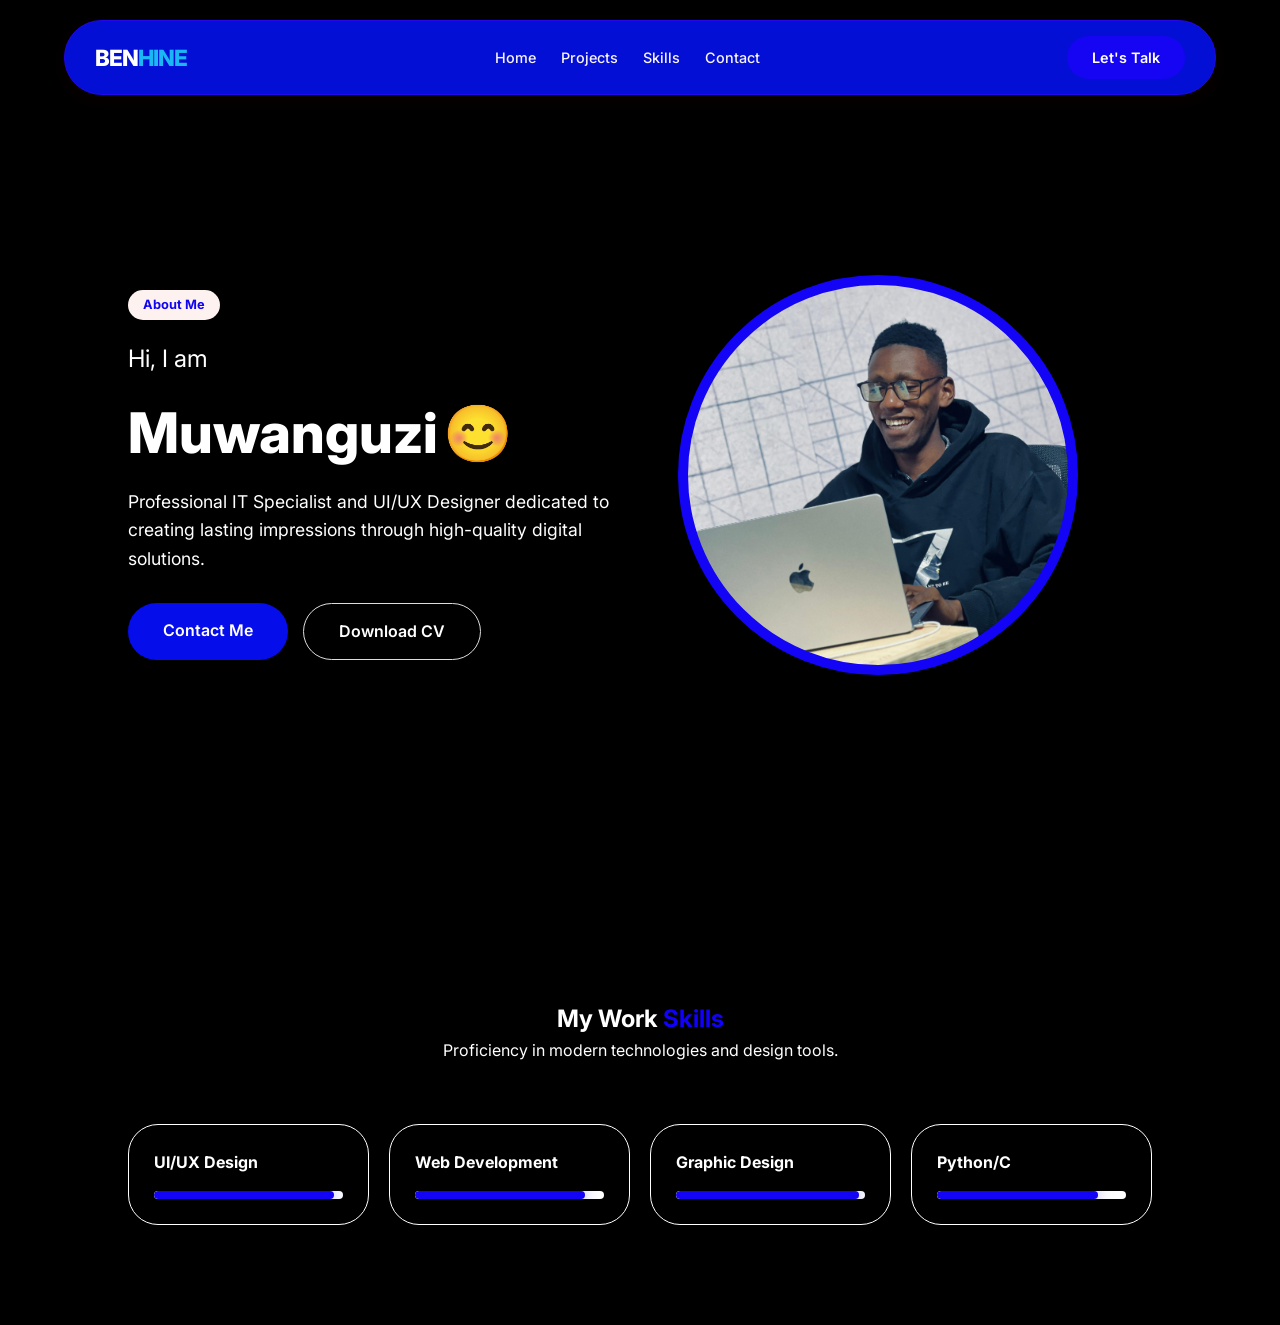
==== index.html @ 168979cc "My portfolio updates" ====
<!DOCTYPE html>
<html lang="en">
<head>
    <meta charset="UTF-8">
    <meta name="viewport" content="width=device-width, initial-scale=1.0">
    <title>Muwanguzi Joshua Benhine | Portfolio</title>
    <link rel="stylesheet" href="style.css">
    <link href="https://fonts.googleapis.com/css2?family=Inter:wght@300;400;600;700&display=swap" rel="stylesheet">
</head>
<body>

    <nav id="navbar">
        <div class="logo">BEN<span>HINE</span></div>
        <ul class="nav-links">
            <li><a href="#home">Home</a></li>
            <li><a href="#projects">Projects</a></li>
            <li><a href="#skills">Skills</a></li>
            <li><a href="#contact">Contact</a></li>
        </ul>
        <a href="#contact" class="nav-cta">Let's Talk</a>
    </nav>

    <section id="home" class="hero">
        <div class="hero-container">
            <div class="hero-text">
                <span class="badge">About Me</span>
                <h1 id="greeting">Hi, I am</h1>
                <h2 id="typing-target"></h2>
                <p class="description">
                    Professional IT Specialist and UI/UX Designer dedicated to creating 
                    lasting impressions through high-quality digital solutions.
                </p>
                <div class="hero-btns">
                    <a href="#contact" class="btn-primary">Contact Me</a>
                    <a href="#" class="btn-secondary">Download CV</a>
                </div>
            </div>
            <div class="hero-image">
                <div class="image-circle"><img src="mypic.jpg" alt=""></div>
            </div>
        </div>
    </section>

    <section id="skills" class="section">
        <div class="center-title">
            <h2>My Work <span>Skills</span></h2>
            <p>Proficiency in modern technologies and design tools.</p>
        </div>
        <div class="skills-grid">
            <div class="skill-card"><h4>UI/UX Design</h4><div class="bar"><div class="fill" style="width: 95%;"></div></div></div>
            <div class="skill-card"><h4>Web Development</h4><div class="bar"><div class="fill" style="width: 90%;"></div></div></div>
            <div class="skill-card"><h4>Graphic Design</h4><div class="bar"><div class="fill" style="width: 97%;"></div></div></div>
            <div class="skill-card"><h4>Python/C</h4><div class="bar"><div class="fill" style="width: 85%;"></div></div></div>
        </div>
    </section>

    <script src="script.js"></script>
</body>
</html>
---- style.css ----
* {
    margin: 0; padding: 0; box-sizing: border-box;
    font-family: 'Inter', -apple-system, BlinkMacSystemFont, "Segoe UI", Roboto, sans-serif;
}

body {
    background-color: black;
    color: white;
    line-height: 1.6;
    scroll-behavior: smooth;
}
.nav-cta:hover{
    background: #1bb6f4;
    color: black;
    transition: color 0.3s ease;
}
.nav-links:hover{
    background: black;
    color: #1bb6f4;
    transition-delay: 1s;
}
#navbar {
    position: fixed;
    top: 20px; left: 50%;
    transform: translateX(-50%);
    width: 90%; max-width: 1200px;
    background: rgba(5, 17, 237, 0.9);
    backdrop-filter: blur(10px);
    display: flex; justify-content: space-between; align-items: center;
    padding: 15px 30px;
    border-radius: 50px;
    border: 1px solid #2506ed;
    z-index: 1000;
    box-shadow: 0 5px 20px rgba(238, 4, 4, 0.05);
}

.logo { font-weight: 800; font-size: 1.4rem; letter-spacing: -1px; }
.logo span { color: #1bb6f4; border: #1206f0;} 

.nav-links { display: flex; list-style: none; gap: 25px; }
.nav-links a { text-decoration: none; color: #f8f4f4; font-weight: 500; font-size: 0.9rem; }

.nav-cta {
    background: #1505f2; color: white;
    padding: 10px 25px; border-radius: 50px;
    text-decoration: none; font-weight: 600; font-size: 0.9rem;
}

/* --- Hero Section --- */
.hero { min-height: 100vh; display: flex; align-items: center; padding: 100px 10% 50px; }
.hero-container { display: grid; grid-template-columns: 1.2fr 1fr; gap: 50px; align-items: center; }

.badge {
    background: #fdf2f0; color: #1206f0;
    padding: 5px 15px; border-radius: 20px;
    font-size: 0.8rem; font-weight: 700; display: inline-block; margin-bottom: 20px;
}

#home h1 { font-size: 1.5rem; color: white; font-weight: 400; }
#typing-target { font-size: 3.5rem; font-weight: 800; color: white; margin: 10px 0; min-height: 1.2em; }

.description { font-size: 1.1rem; color: white; margin-bottom: 30px; max-width: 500px; }

.hero-btns { display: flex; gap: 15px; }
.btn-primary { 
    background: #050deb; color: white; padding: 15px 35px; 
    border-radius: 50px; text-decoration: none; font-weight: 600; 
}
.btn-secondary { 
    border: 1px solid #ddd; color: white; padding: 15px 35px; 
    border-radius: 50px; text-decoration: none; font-weight: 600; 
}
/* --- Updated Image Circle --- */
.image-circle {
    width: 400px; 
    height: 400px; 
    /* Link your image here */
    background-image: url('pic.jpg.jpg'); 
    background-size: cover;
    background-position: center;
    border-radius: 50%; 
    border: 10px solid #1404f5;
    background-color: #eee; /* Fallback color */
}
/* --- Skills --- */
.section { padding: 100px 10%; }
.center-title { text-align: center; margin-bottom: 60px; }
.center-title h2 span { color: #1100fc; }

.skills-grid { display: grid; grid-template-columns: repeat(auto-fit, minmax(200px, 1fr)); gap: 20px; }
.skill-card { background: black; padding: 25px; border-radius: 15px; border: 1px solid white; }
.bar { background: white; height: 8px; border-radius: 10px; margin-top: 15px; }
.fill { background: #1404f5; height: 100%; border-radius: 10px; }

/* Mobile */
@media (max-width: 768px) {
    .hero-container { grid-template-columns: 1fr; text-align: center; }
    .hero-btns { justify-content: center; }
    #typing-target { font-size: 2.5rem; }
    .image-circle { width: 280px; height: 280px; margin: 0 auto; }
}
#typing-target::after {
    content: "😊";
    margin-left: 5px;
    color: #1404f5;
    animation: blink 0.7s infinite;
}

@keyframes blink {
    0%, 100% { opacity: 1; }
    50% { opacity: 0; }
}
/* --- Skill Card Hover Effects --- */

.skill-card {
    /* Adding a transition here so the hover is smooth */
    transition: transform 0.3s ease, box-shadow 0.3s ease, border-color 0.3s ease;
    cursor: pointer;
}

.skill-card:hover {
    /* Lifts the card up slightly */
    transform: translateY(-10px);
    /* Brightens the border */
    border-color: #1404f5;
    /* Adds a subtle blue glow to match your theme */
    box-shadow: 0 10px 25px rgba(20, 4, 245, 0.2);
}

.skill-card:hover .fill {
    /* Makes the blue bar glow when the card is hovered */
    box-shadow: 0 0 12px #1404f5;
    filter: brightness(1.2);
    transition: all 0.3s ease;
}

/* Optional: Subtle animation for the bar itself */
.skill-card:hover .bar {
    background: #f0f0f0;
    transition: background 0.3s ease;
}
/* --- Fluffy Interaction Effects --- */

.skill-card {
    /* Increasing border-radius for a softer, rounder "fluffy" look */
    border-radius: 30px; 
    /* Soft, airy transition */
    transition: all 0.4s cubic-bezier(0.175, 0.885, 0.32, 1.275);
}

.skill-card:hover {
    /* "Cloud-like" lift with a slight growth */
    transform: translateY(-12px) scale(1.05);
    /* Large, soft shadow to make it look like it's floating on air */
    box-shadow: 0 20px 40px rgba(255, 255, 255, 0.15), 
                0 0 20px rgba(20, 4, 245, 0.1);
    background: #0a0a0a; /* Slightly lighter black to feel softer */
}

.bar {
    /* Rounding the bar ends completely for a pill shape */
    border-radius: 20px;
    overflow: hidden;
}

.fill {
    /* Giving the inner bar a soft glow */
    box-shadow: 0 0 15px rgba(20, 4, 245, 0.5);
    border-radius: 20px;
}
/* --- Unique Word Designs --- */

/* Style for the 1st word/card (e.g., Creative) */
.skill-card:nth-child(1) h3 {
    color: #1bb6f4;
    text-shadow: 0 0 10px rgba(27, 182, 244, 0.5);
    letter-spacing: 2px;
    text-transform: uppercase;
}

/* Style for the 2nd word/card (e.g., Developer) */
.skill-card:nth-child(2) h3 {
    color: #1404f5;
    font-style: italic;
    border-left: 4px solid #1404f5;
    padding-left: 10px;
}

/* Style for the 3rd word/card (e.g., Designer) */
.skill-card:nth-child(3) h3 {
    background: linear-gradient(90deg, #1bb6f4, #1404f5);
    -webkit-background-clip: text;
    -webkit-text-fill-color: transparent;
    font-weight: 900;
}

/* --- Fluffy Text Hover --- */
.skill-card h3 {
    transition: all 0.4s ease;
    display: inline-block;
}

.skill-card:hover h3 {
    transform: scale(1.1) rotate(-2deg);
    filter: drop-shadow(0 5px 15px rgba(255, 255, 255, 0.3));
}
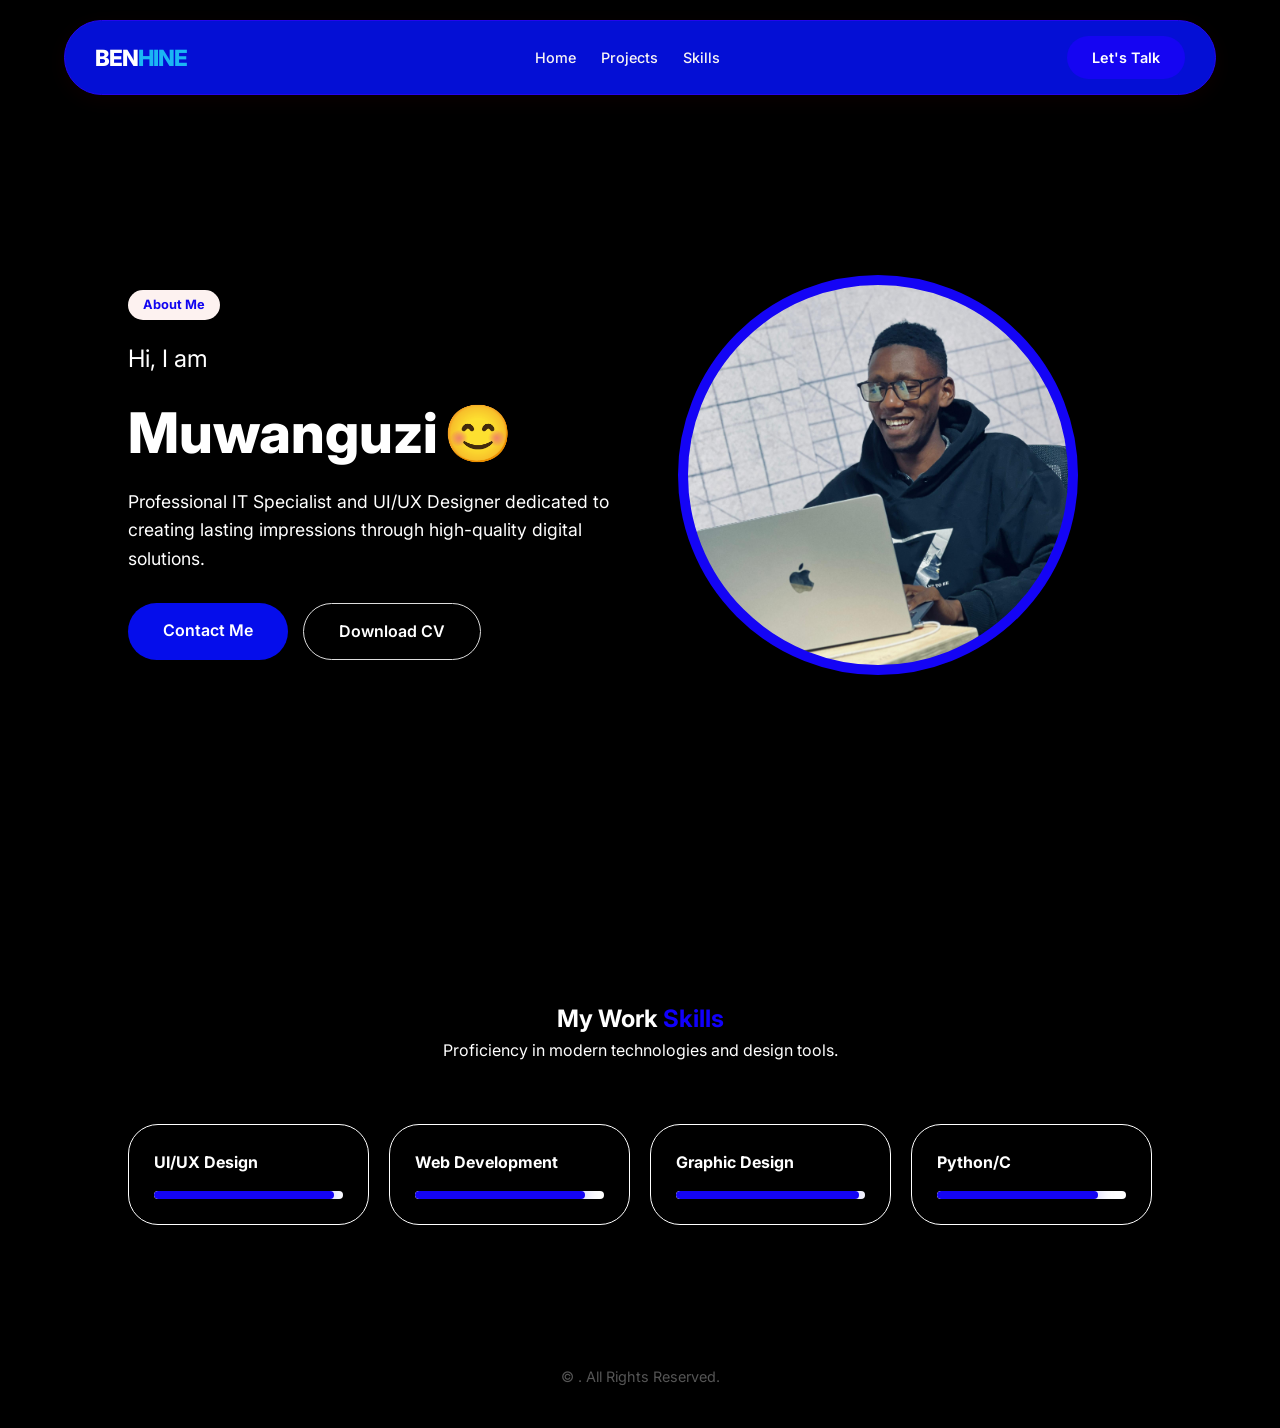
==== commit 000756ac: "made some updates" ====
--- a/index.html
+++ b/index.html
@@ -12,12 +12,11 @@
     <nav id="navbar">
         <div class="logo">BEN<span>HINE</span></div>
         <ul class="nav-links">
-            <li><a href="#home">Home</a></li>
-            <li><a href="#projects">Projects</a></li>
+            <li><a href="index.html">Home</a></li>
+            <li><a href="projects.html">Projects</a></li>
             <li><a href="#skills">Skills</a></li>
-            <li><a href="#contact">Contact</a></li>
         </ul>
-        <a href="#contact" class="nav-cta">Let's Talk</a>
+        <a href="contacts.html" class="nav-cta">Let's Talk</a>
     </nav>
 
     <section id="home" class="hero">
@@ -53,7 +52,9 @@
             <div class="skill-card"><h4>Python/C</h4><div class="bar"><div class="fill" style="width: 85%;"></div></div></div>
         </div>
     </section>
-
-    <script src="script.js"></script>
+    <footer style="text-align: center; padding: 40px 0; color: #555; font-size: 0.9rem;">
+    <p>&copy; <span id="year"></span> . All Rights Reserved.</p>
+</footer>
+    <script src="app.js"></script>
 </body>
 </html>
--- a/style.css
+++ b/style.css
@@ -16,7 +16,6 @@
     transition: color 0.3s ease;
 }
 .nav-links:hover{
-    background: black;
     color: #1bb6f4;
     transition-delay: 1s;
 }
